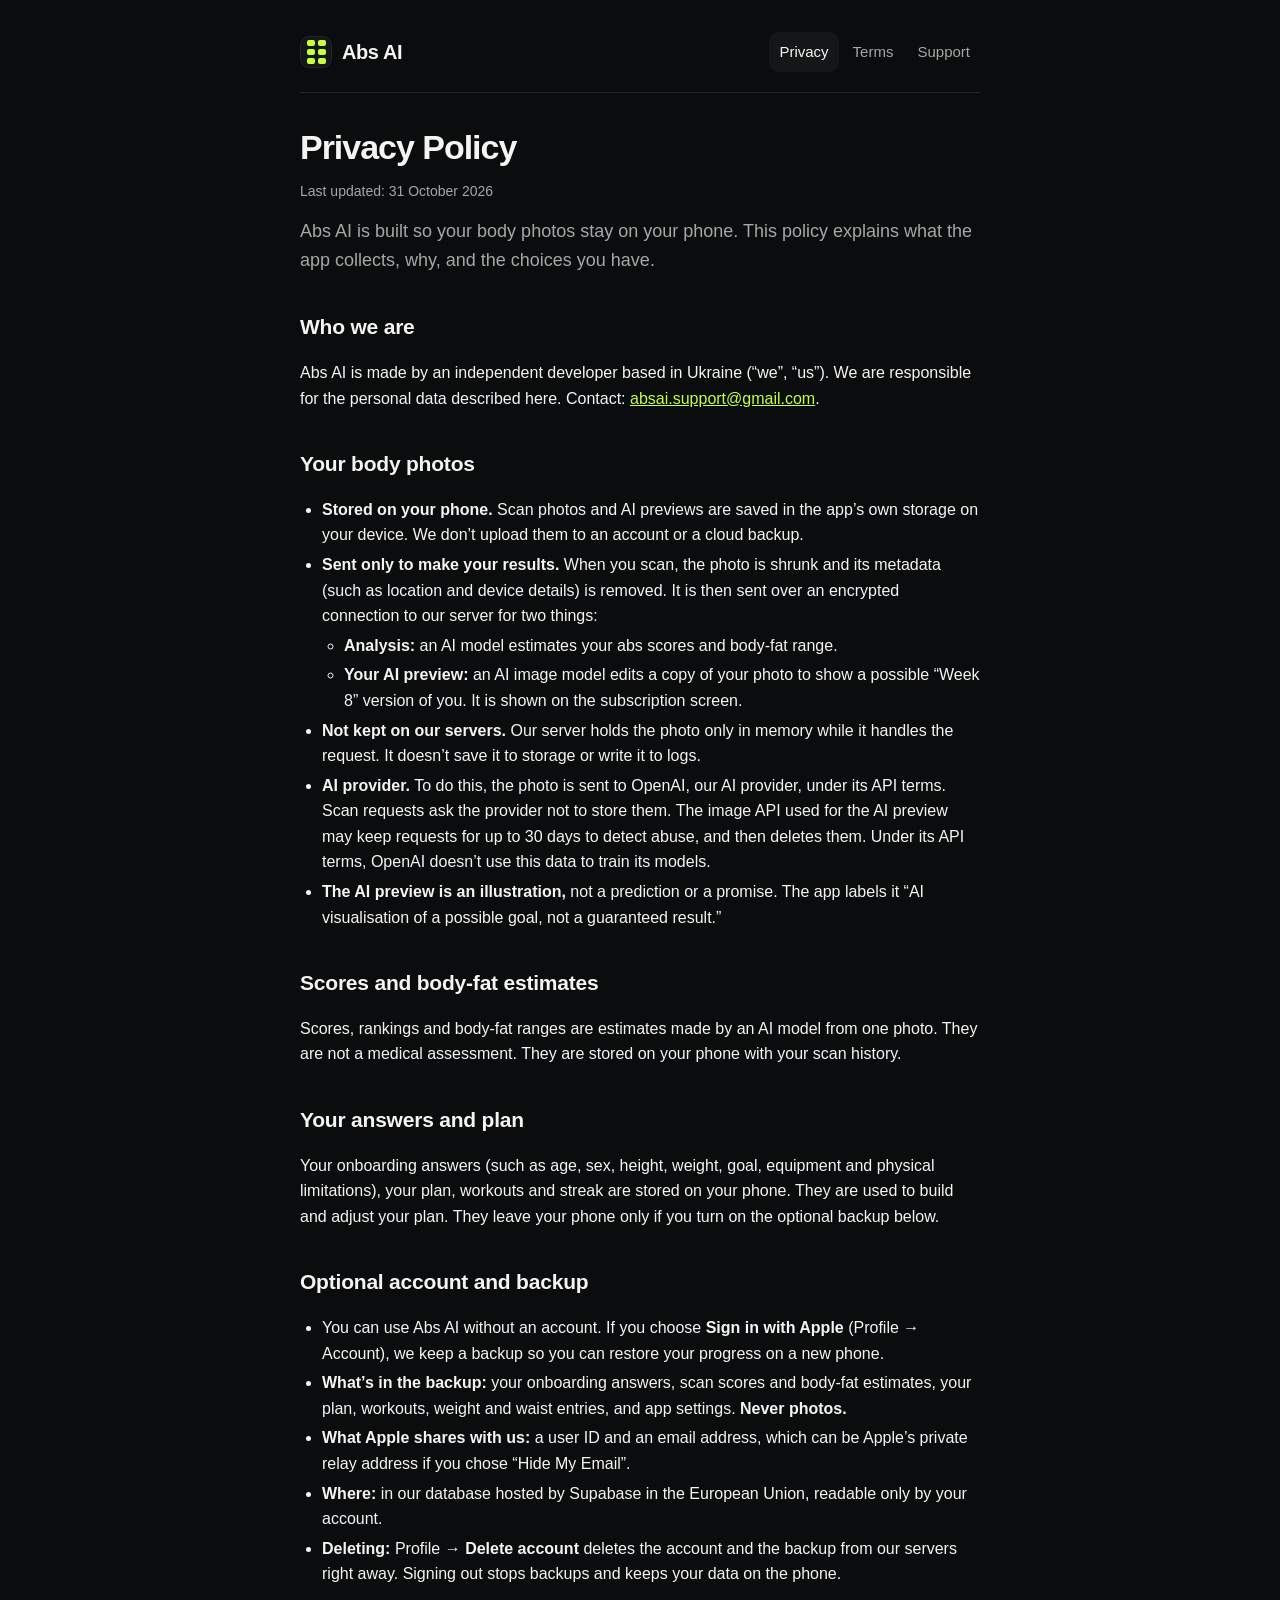
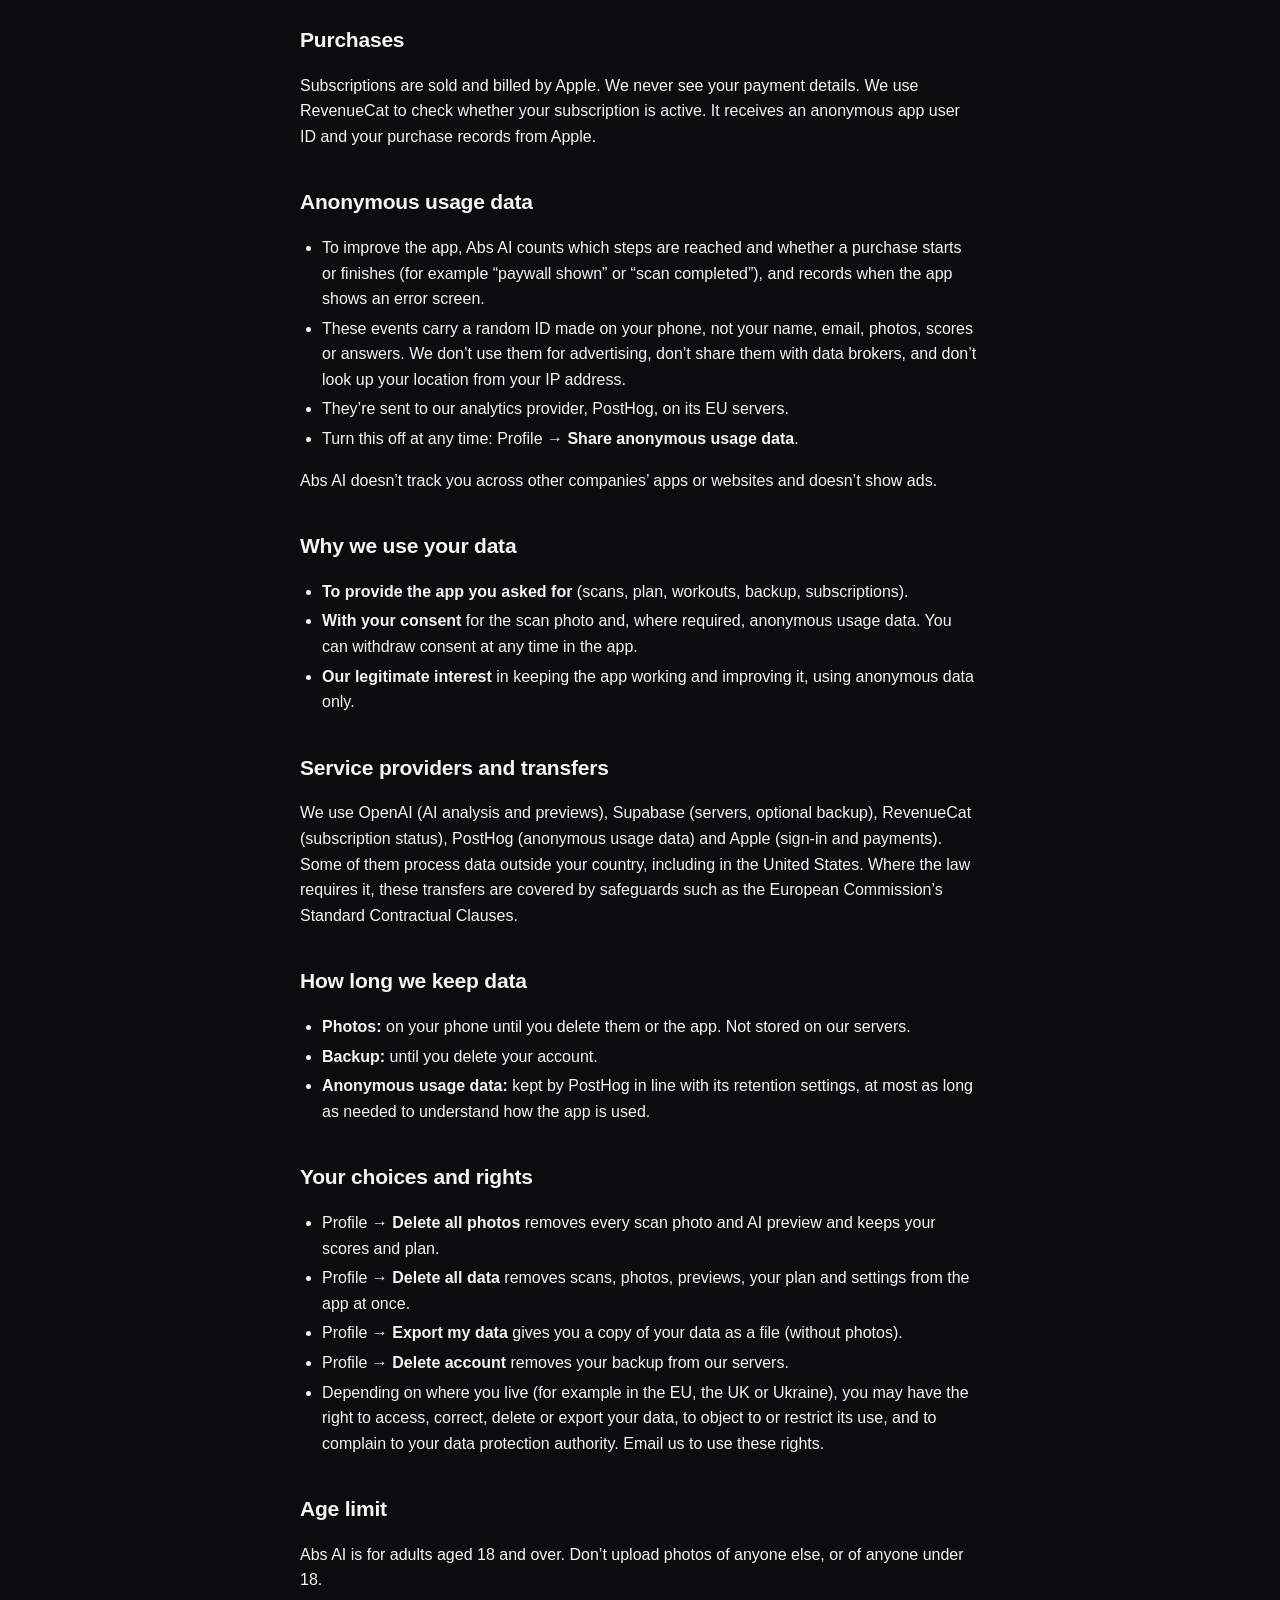
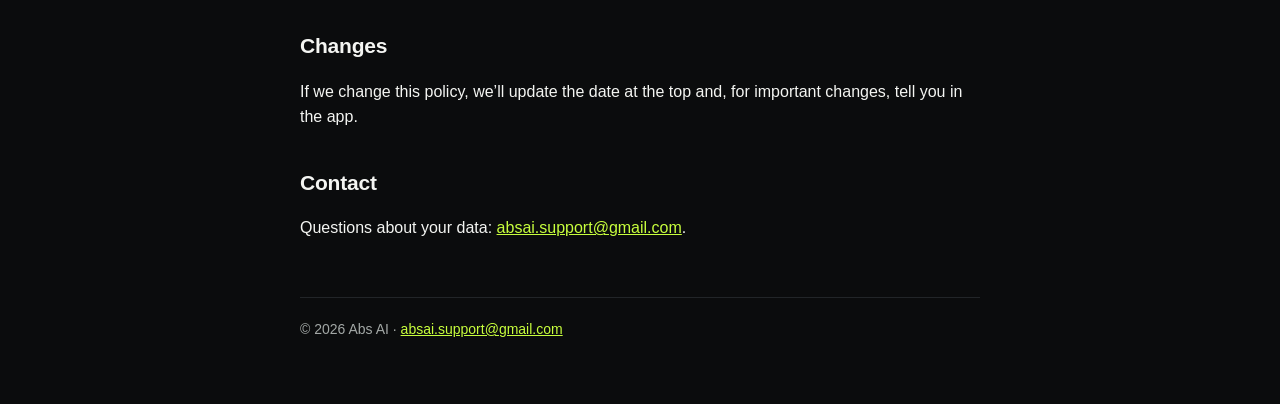
==== privacy/index.html @ fd1c82ce "Abs AI site: privacy policy, terms of use, support Co-Authored-By: Claude Opus 5.5 <noreply@anthropi" ====
<!doctype html>
<html lang="en">
<head>
<meta charset="utf-8">
<meta name="viewport" content="width=device-width, initial-scale=1">
<title>Privacy Policy · Abs AI</title>
<meta name="description" content="How Abs AI handles your data. Body photos stay on your phone.">
<link rel="stylesheet" href="../style.css">
</head>
<body>
<div class="wrap">
<header>
  <a class="brand" href="../"><span class="mark" aria-hidden="true"><i></i><i></i><i></i><i></i><i></i><i></i></span>Abs AI</a>
  <nav aria-label="Site">
    <a href="../privacy/" aria-current="page">Privacy</a>
    <a href="../terms/">Terms</a>
    <a href="../support/">Support</a>
  </nav>
</header>
<main>
<h1>Privacy Policy</h1>
<p class="meta">Last updated: 31 October 2026</p>
<p class="lead">Abs AI is built so your body photos stay on your phone. This policy explains what the app collects, why, and the choices you have.</p>

<h2>Who we are</h2>
<p>Abs AI is made by an independent developer based in Ukraine (“we”, “us”). We are responsible for the personal data described here. Contact: <a href="mailto:absai.support@gmail.com">absai.support@gmail.com</a>.</p>

<h2>Your body photos</h2>
<ul>
  <li><strong>Stored on your phone.</strong> Scan photos and AI previews are saved in the app’s own storage on your device. We don’t upload them to an account or a cloud backup.</li>
  <li><strong>Sent only to make your results.</strong> When you scan, the photo is shrunk and its metadata (such as location and device details) is removed. It is then sent over an encrypted connection to our server for two things:
    <ul>
      <li><strong>Analysis:</strong> an AI model estimates your abs scores and body-fat range.</li>
      <li><strong>Your AI preview:</strong> an AI image model edits a copy of your photo to show a possible “Week 8” version of you. It is shown on the subscription screen.</li>
    </ul>
  </li>
  <li><strong>Not kept on our servers.</strong> Our server holds the photo only in memory while it handles the request. It doesn’t save it to storage or write it to logs.</li>
  <li><strong>AI provider.</strong> To do this, the photo is sent to OpenAI, our AI provider, under its API terms. Scan requests ask the provider not to store them. The image API used for the AI preview may keep requests for up to 30 days to detect abuse, and then deletes them. Under its API terms, OpenAI doesn’t use this data to train its models.</li>
  <li><strong>The AI preview is an illustration,</strong> not a prediction or a promise. The app labels it “AI visualisation of a possible goal, not a guaranteed result.”</li>
</ul>

<h2>Scores and body-fat estimates</h2>
<p>Scores, rankings and body-fat ranges are estimates made by an AI model from one photo. They are not a medical assessment. They are stored on your phone with your scan history.</p>

<h2>Your answers and plan</h2>
<p>Your onboarding answers (such as age, sex, height, weight, goal, equipment and physical limitations), your plan, workouts and streak are stored on your phone. They are used to build and adjust your plan. They leave your phone only if you turn on the optional backup below.</p>

<h2>Optional account and backup</h2>
<ul>
  <li>You can use Abs AI without an account. If you choose <strong>Sign in with Apple</strong> (Profile → Account), we keep a backup so you can restore your progress on a new phone.</li>
  <li><strong>What’s in the backup:</strong> your onboarding answers, scan scores and body-fat estimates, your plan, workouts, weight and waist entries, and app settings. <strong>Never photos.</strong></li>
  <li><strong>What Apple shares with us:</strong> a user ID and an email address, which can be Apple’s private relay address if you chose “Hide My Email”.</li>
  <li><strong>Where:</strong> in our database hosted by Supabase in the European Union, readable only by your account.</li>
  <li><strong>Deleting:</strong> Profile → <strong>Delete account</strong> deletes the account and the backup from our servers right away. Signing out stops backups and keeps your data on the phone.</li>
</ul>

<h2>Purchases</h2>
<p>Subscriptions are sold and billed by Apple. We never see your payment details. We use RevenueCat to check whether your subscription is active. It receives an anonymous app user ID and your purchase records from Apple.</p>

<h2>Anonymous usage data</h2>
<ul>
  <li>To improve the app, Abs AI counts which steps are reached and whether a purchase starts or finishes (for example “paywall shown” or “scan completed”), and records when the app shows an error screen.</li>
  <li>These events carry a random ID made on your phone, not your name, email, photos, scores or answers. We don’t use them for advertising, don’t share them with data brokers, and don’t look up your location from your IP address.</li>
  <li>They’re sent to our analytics provider, PostHog, on its EU servers.</li>
  <li>Turn this off at any time: Profile → <strong>Share anonymous usage data</strong>.</li>
</ul>
<p>Abs AI doesn’t track you across other companies’ apps or websites and doesn’t show ads.</p>

<h2>Why we use your data</h2>
<ul>
  <li><strong>To provide the app you asked for</strong> (scans, plan, workouts, backup, subscriptions).</li>
  <li><strong>With your consent</strong> for the scan photo and, where required, anonymous usage data. You can withdraw consent at any time in the app.</li>
  <li><strong>Our legitimate interest</strong> in keeping the app working and improving it, using anonymous data only.</li>
</ul>

<h2>Service providers and transfers</h2>
<p>We use OpenAI (AI analysis and previews), Supabase (servers, optional backup), RevenueCat (subscription status), PostHog (anonymous usage data) and Apple (sign-in and payments). Some of them process data outside your country, including in the United States. Where the law requires it, these transfers are covered by safeguards such as the European Commission’s Standard Contractual Clauses.</p>

<h2>How long we keep data</h2>
<ul>
  <li><strong>Photos:</strong> on your phone until you delete them or the app. Not stored on our servers.</li>
  <li><strong>Backup:</strong> until you delete your account.</li>
  <li><strong>Anonymous usage data:</strong> kept by PostHog in line with its retention settings, at most as long as needed to understand how the app is used.</li>
</ul>

<h2>Your choices and rights</h2>
<ul>
  <li>Profile → <strong>Delete all photos</strong> removes every scan photo and AI preview and keeps your scores and plan.</li>
  <li>Profile → <strong>Delete all data</strong> removes scans, photos, previews, your plan and settings from the app at once.</li>
  <li>Profile → <strong>Export my data</strong> gives you a copy of your data as a file (without photos).</li>
  <li>Profile → <strong>Delete account</strong> removes your backup from our servers.</li>
  <li>Depending on where you live (for example in the EU, the UK or Ukraine), you may have the right to access, correct, delete or export your data, to object to or restrict its use, and to complain to your data protection authority. Email us to use these rights.</li>
</ul>

<h2>Age limit</h2>
<p>Abs AI is for adults aged 18 and over. Don’t upload photos of anyone else, or of anyone under 18.</p>

<h2>Changes</h2>
<p>If we change this policy, we’ll update the date at the top and, for important changes, tell you in the app.</p>

<h2>Contact</h2>
<p>Questions about your data: <a href="mailto:absai.support@gmail.com">absai.support@gmail.com</a>.</p>

</main>
<footer>© 2026 Abs AI · <a href="mailto:absai.support@gmail.com">absai.support@gmail.com</a></footer>
</div>
</body>
</html>
---- style.css ----
:root{--bg:#0B0C0D;--card:#141618;--line:#222528;--text:#F4F5F2;--muted:#A3A8A6;--accent:#C8FF3D}
*{box-sizing:border-box}
html{-webkit-text-size-adjust:100%}
body{margin:0;background:var(--bg);color:var(--text);font:16px/1.6 -apple-system,BlinkMacSystemFont,"SF Pro Text","Segoe UI",Roboto,"Helvetica Neue",Arial,sans-serif;-webkit-font-smoothing:antialiased}
a{color:var(--accent)}
.wrap{max-width:720px;margin:0 auto;padding:32px 20px 64px}
header{display:flex;align-items:center;justify-content:space-between;gap:16px;flex-wrap:wrap;padding-bottom:20px;border-bottom:1px solid var(--line)}
.brand{display:flex;align-items:center;gap:10px;color:var(--text);text-decoration:none;font-weight:800;font-size:20px;letter-spacing:-.02em}
.mark{width:32px;height:32px;border-radius:9px;background:var(--card);border:1px solid var(--line);display:grid;grid-template-columns:repeat(2,8px);gap:3px;place-content:center}
.mark i{display:block;width:8px;height:6px;border-radius:2px;background:var(--accent)}
nav{display:flex;gap:4px;flex-wrap:wrap}
nav a{color:var(--muted);text-decoration:none;padding:8px 10px;border-radius:10px;font-size:15px}
nav a:hover,nav a[aria-current=page]{color:var(--text);background:var(--card)}
h1{font-size:34px;line-height:1.1;letter-spacing:-.03em;margin:36px 0 8px}
h2{font-size:21px;letter-spacing:-.01em;margin:36px 0 8px}
h3{font-size:17px;margin:24px 0 4px}
.lead{color:var(--muted);font-size:18px;margin:0 0 8px}
.meta{color:var(--muted);font-size:14px}
ul{padding-left:22px}li{margin:4px 0}
.card{background:var(--card);border:1px solid var(--line);border-radius:20px;padding:18px 20px;margin:16px 0}
.grid{display:grid;grid-template-columns:repeat(auto-fit,minmax(200px,1fr));gap:12px;margin-top:24px}
.grid a{display:block;background:var(--card);border:1px solid var(--line);border-radius:20px;padding:18px 20px;color:var(--text);text-decoration:none}
.grid a:hover{border-color:var(--accent)}
.grid b{display:block;font-size:17px}.grid span{color:var(--muted);font-size:14px}
footer{margin-top:56px;padding-top:20px;border-top:1px solid var(--line);color:var(--muted);font-size:14px}
.card h3{margin-top:0}.card>:last-child{margin-bottom:0}
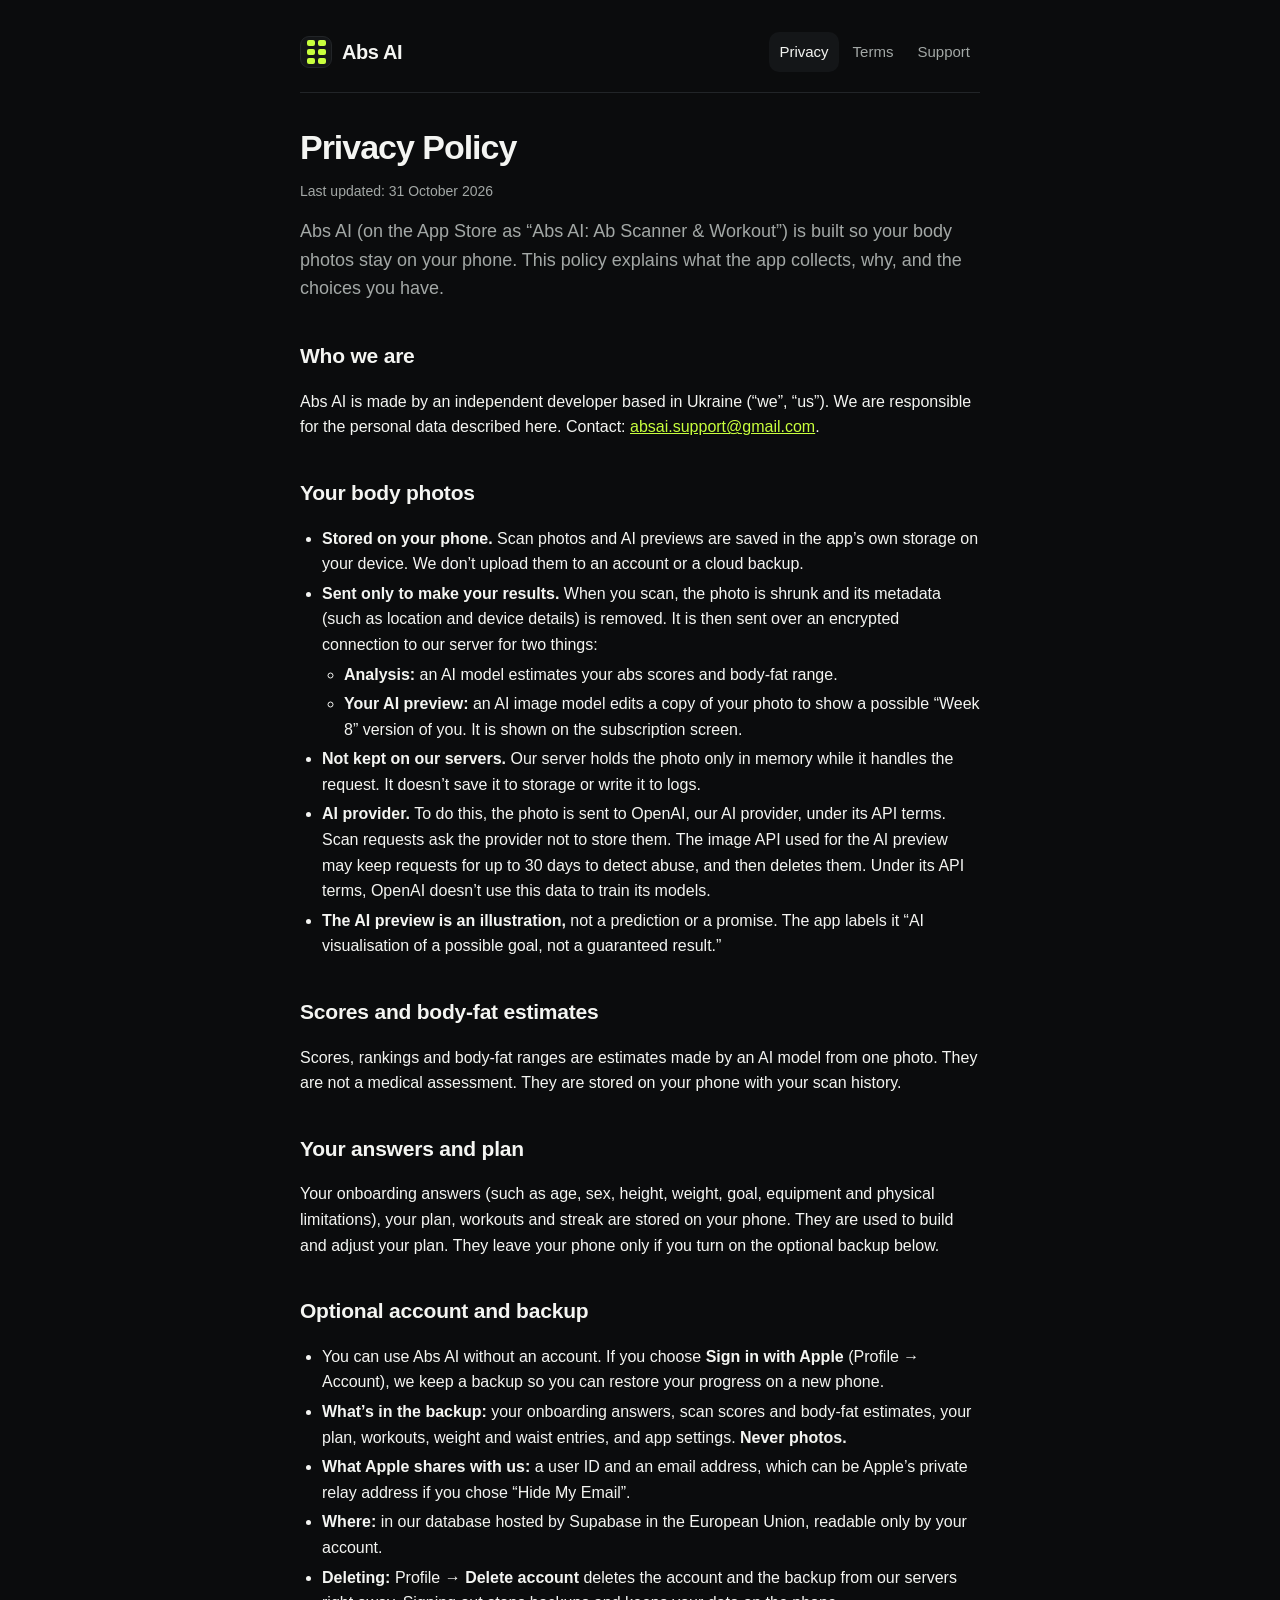
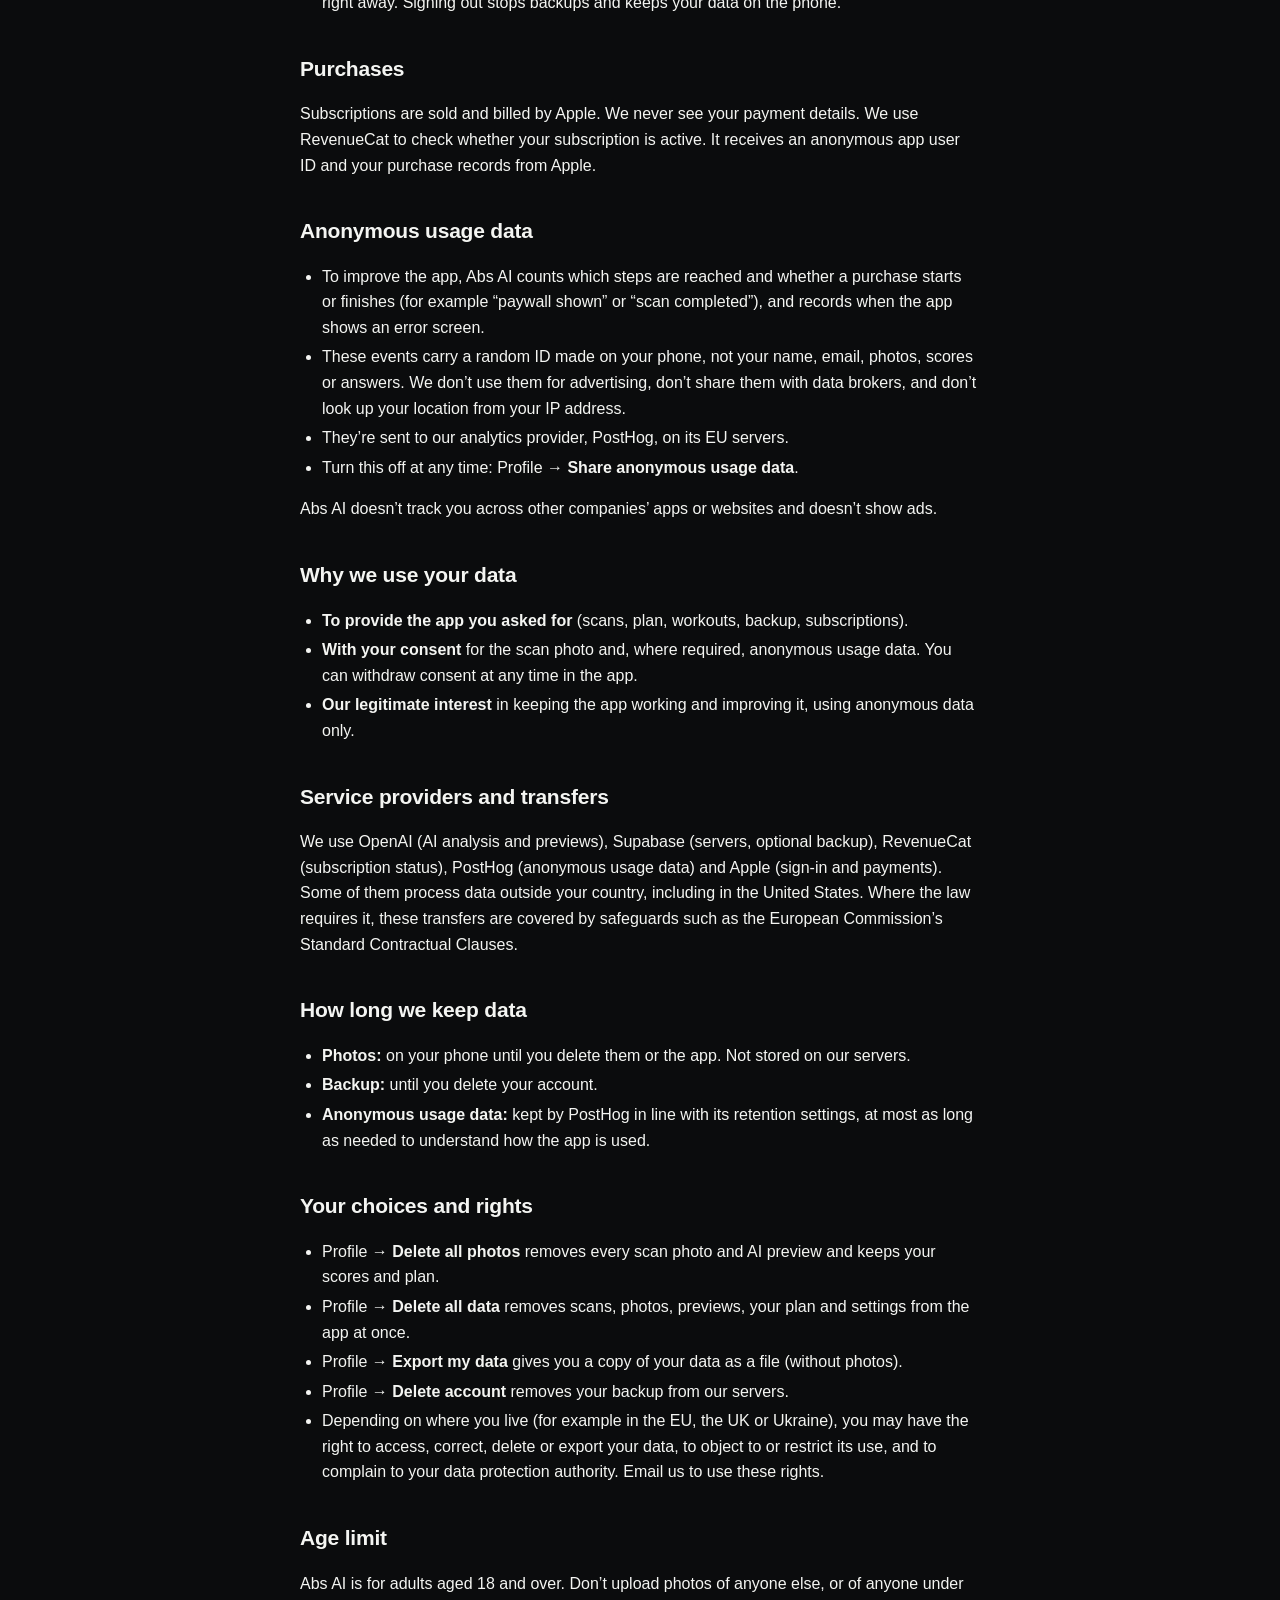
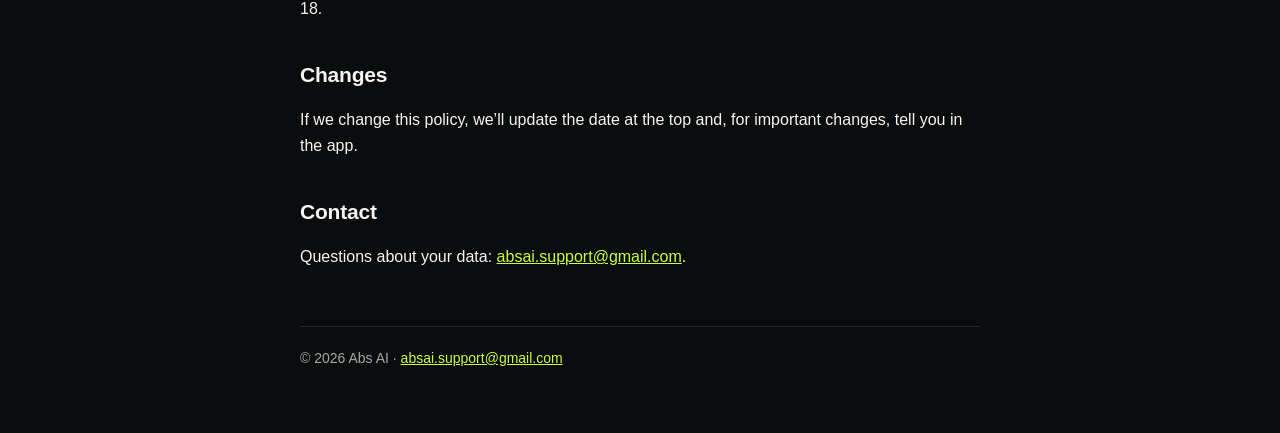
==== commit b4ecfed1: "Mention the App Store name: Abs AI: Ab Scanner & Workout Co-Authored-By: Claude Opus 5.5 <noreply@an" ====
--- a/privacy/index.html
+++ b/privacy/index.html
@@ -20,7 +20,7 @@
 <main>
 <h1>Privacy Policy</h1>
 <p class="meta">Last updated: 31 October 2026</p>
-<p class="lead">Abs AI is built so your body photos stay on your phone. This policy explains what the app collects, why, and the choices you have.</p>
+<p class="lead">Abs AI (on the App Store as “Abs AI: Ab Scanner &amp; Workout”) is built so your body photos stay on your phone. This policy explains what the app collects, why, and the choices you have.</p>
 
 <h2>Who we are</h2>
 <p>Abs AI is made by an independent developer based in Ukraine (“we”, “us”). We are responsible for the personal data described here. Contact: <a href="mailto:absai.support@gmail.com">absai.support@gmail.com</a>.</p>
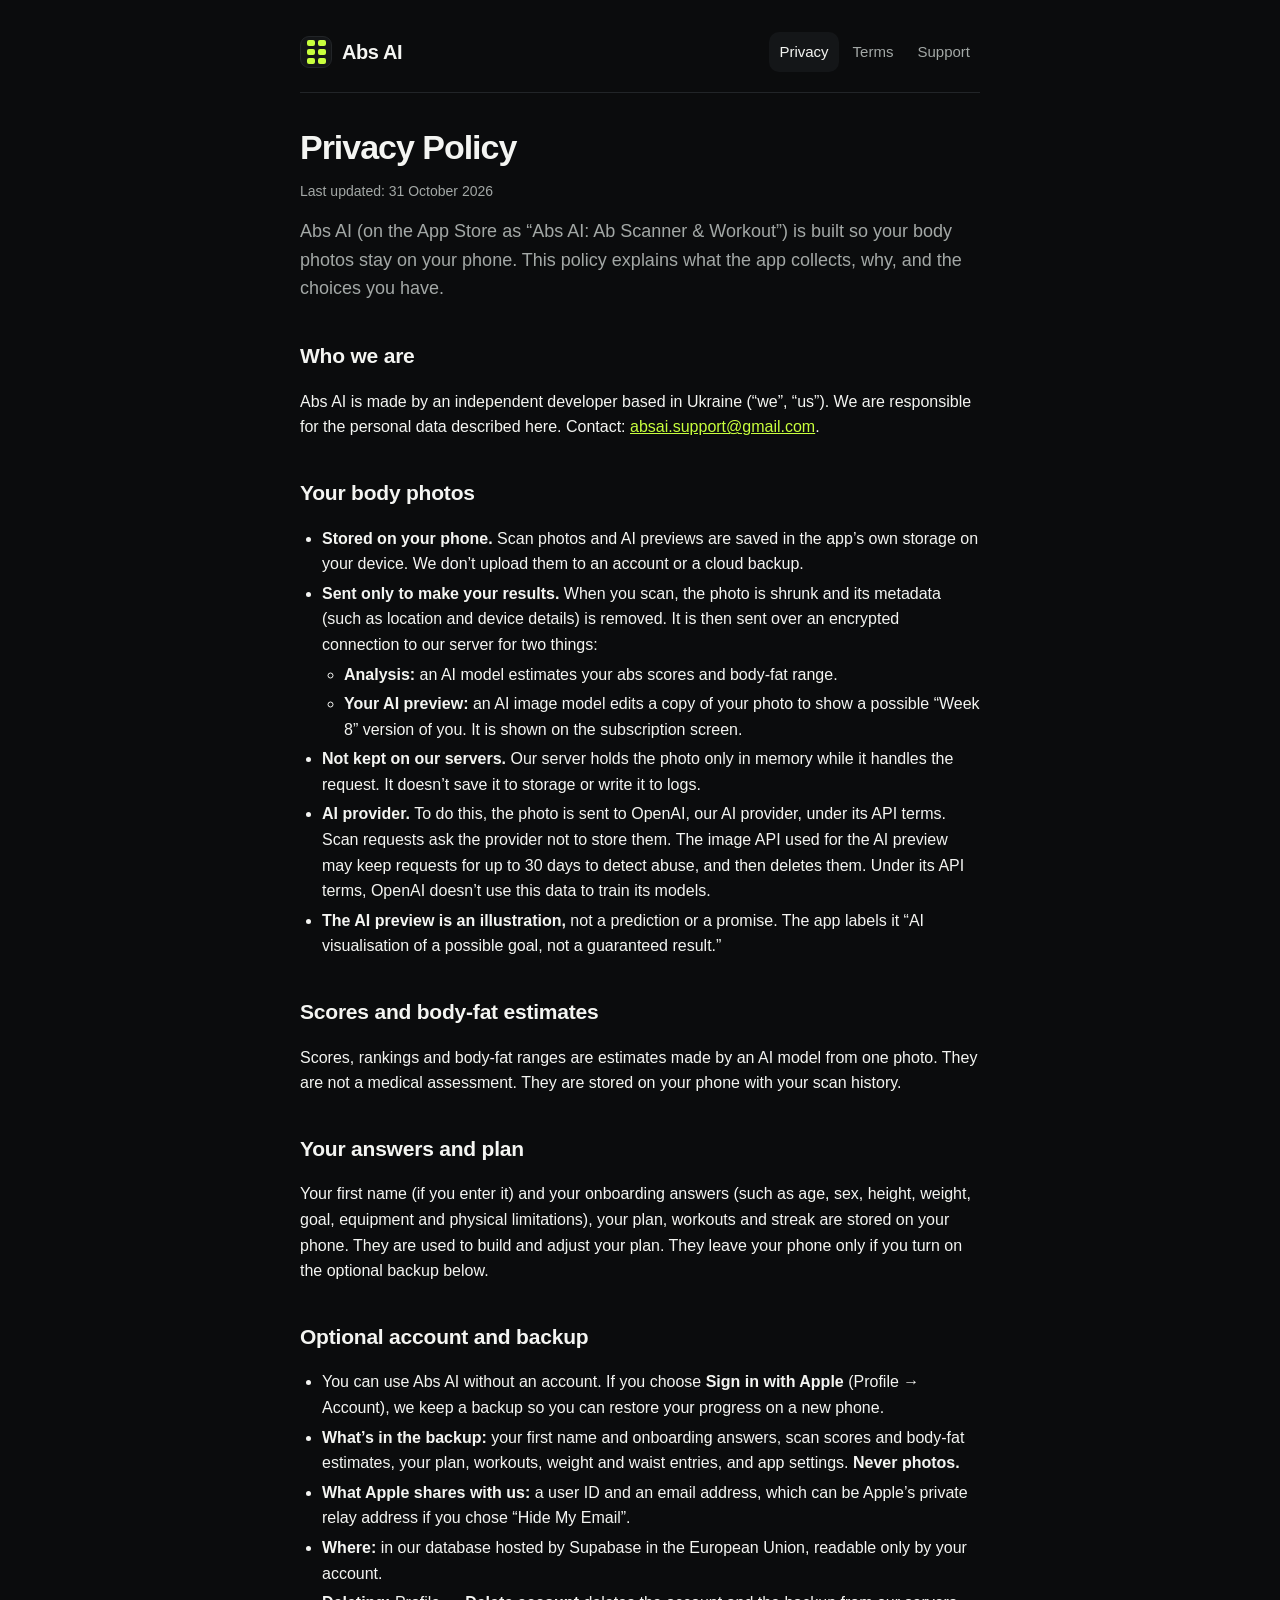
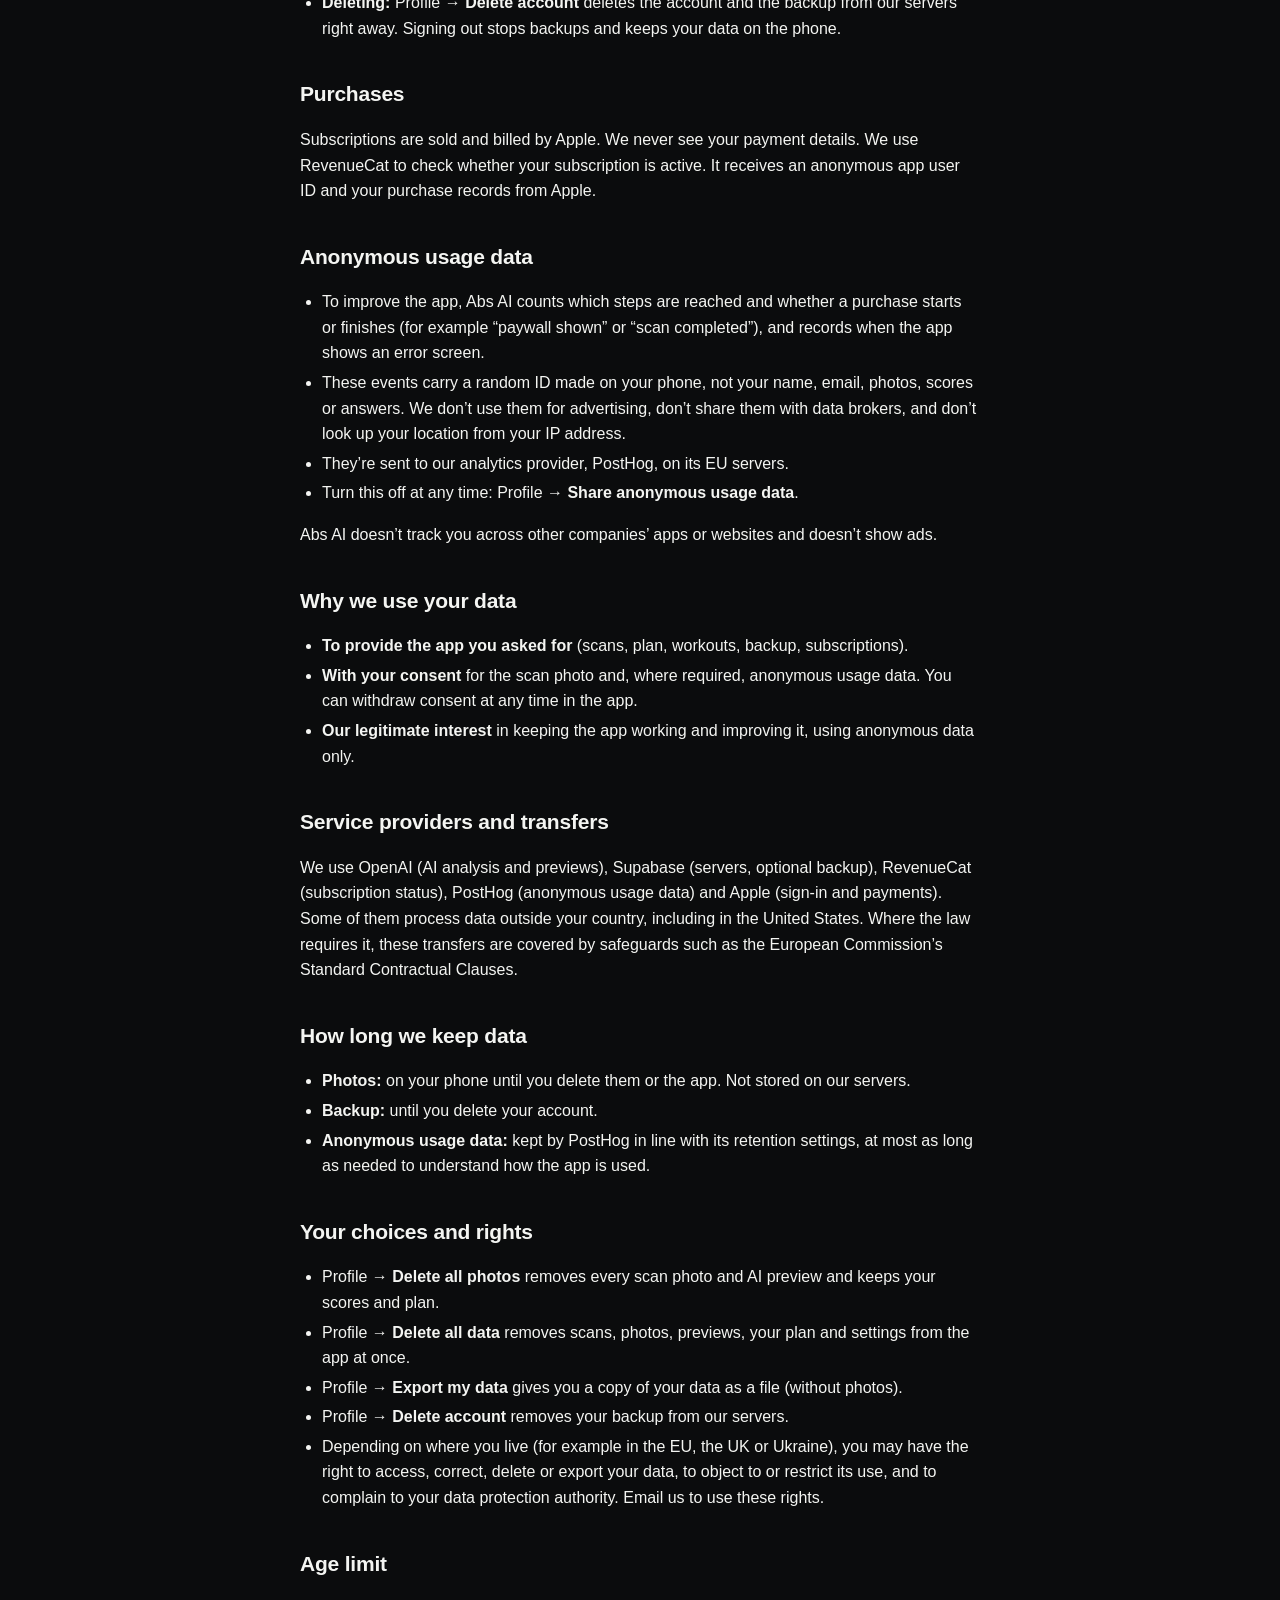
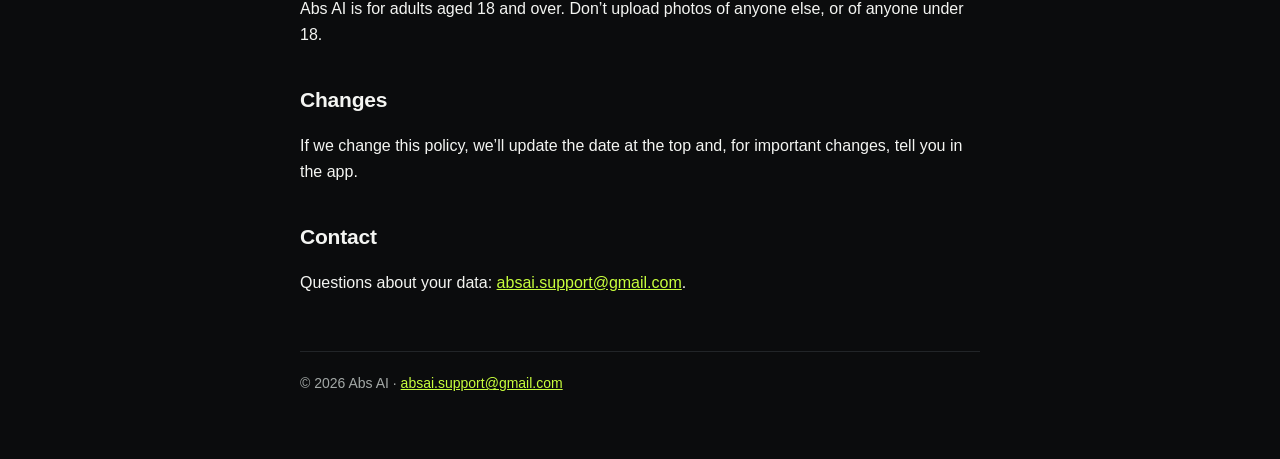
==== commit 4659e224: "Privacy: first name is stored on the phone and included in the optional backup Co-Authored-By: Claud" ====
--- a/privacy/index.html
+++ b/privacy/index.html
@@ -43,12 +43,12 @@
 <p>Scores, rankings and body-fat ranges are estimates made by an AI model from one photo. They are not a medical assessment. They are stored on your phone with your scan history.</p>
 
 <h2>Your answers and plan</h2>
-<p>Your onboarding answers (such as age, sex, height, weight, goal, equipment and physical limitations), your plan, workouts and streak are stored on your phone. They are used to build and adjust your plan. They leave your phone only if you turn on the optional backup below.</p>
+<p>Your first name (if you enter it) and your onboarding answers (such as age, sex, height, weight, goal, equipment and physical limitations), your plan, workouts and streak are stored on your phone. They are used to build and adjust your plan. They leave your phone only if you turn on the optional backup below.</p>
 
 <h2>Optional account and backup</h2>
 <ul>
   <li>You can use Abs AI without an account. If you choose <strong>Sign in with Apple</strong> (Profile → Account), we keep a backup so you can restore your progress on a new phone.</li>
-  <li><strong>What’s in the backup:</strong> your onboarding answers, scan scores and body-fat estimates, your plan, workouts, weight and waist entries, and app settings. <strong>Never photos.</strong></li>
+  <li><strong>What’s in the backup:</strong> your first name and onboarding answers, scan scores and body-fat estimates, your plan, workouts, weight and waist entries, and app settings. <strong>Never photos.</strong></li>
   <li><strong>What Apple shares with us:</strong> a user ID and an email address, which can be Apple’s private relay address if you chose “Hide My Email”.</li>
   <li><strong>Where:</strong> in our database hosted by Supabase in the European Union, readable only by your account.</li>
   <li><strong>Deleting:</strong> Profile → <strong>Delete account</strong> deletes the account and the backup from our servers right away. Signing out stops backups and keeps your data on the phone.</li>
